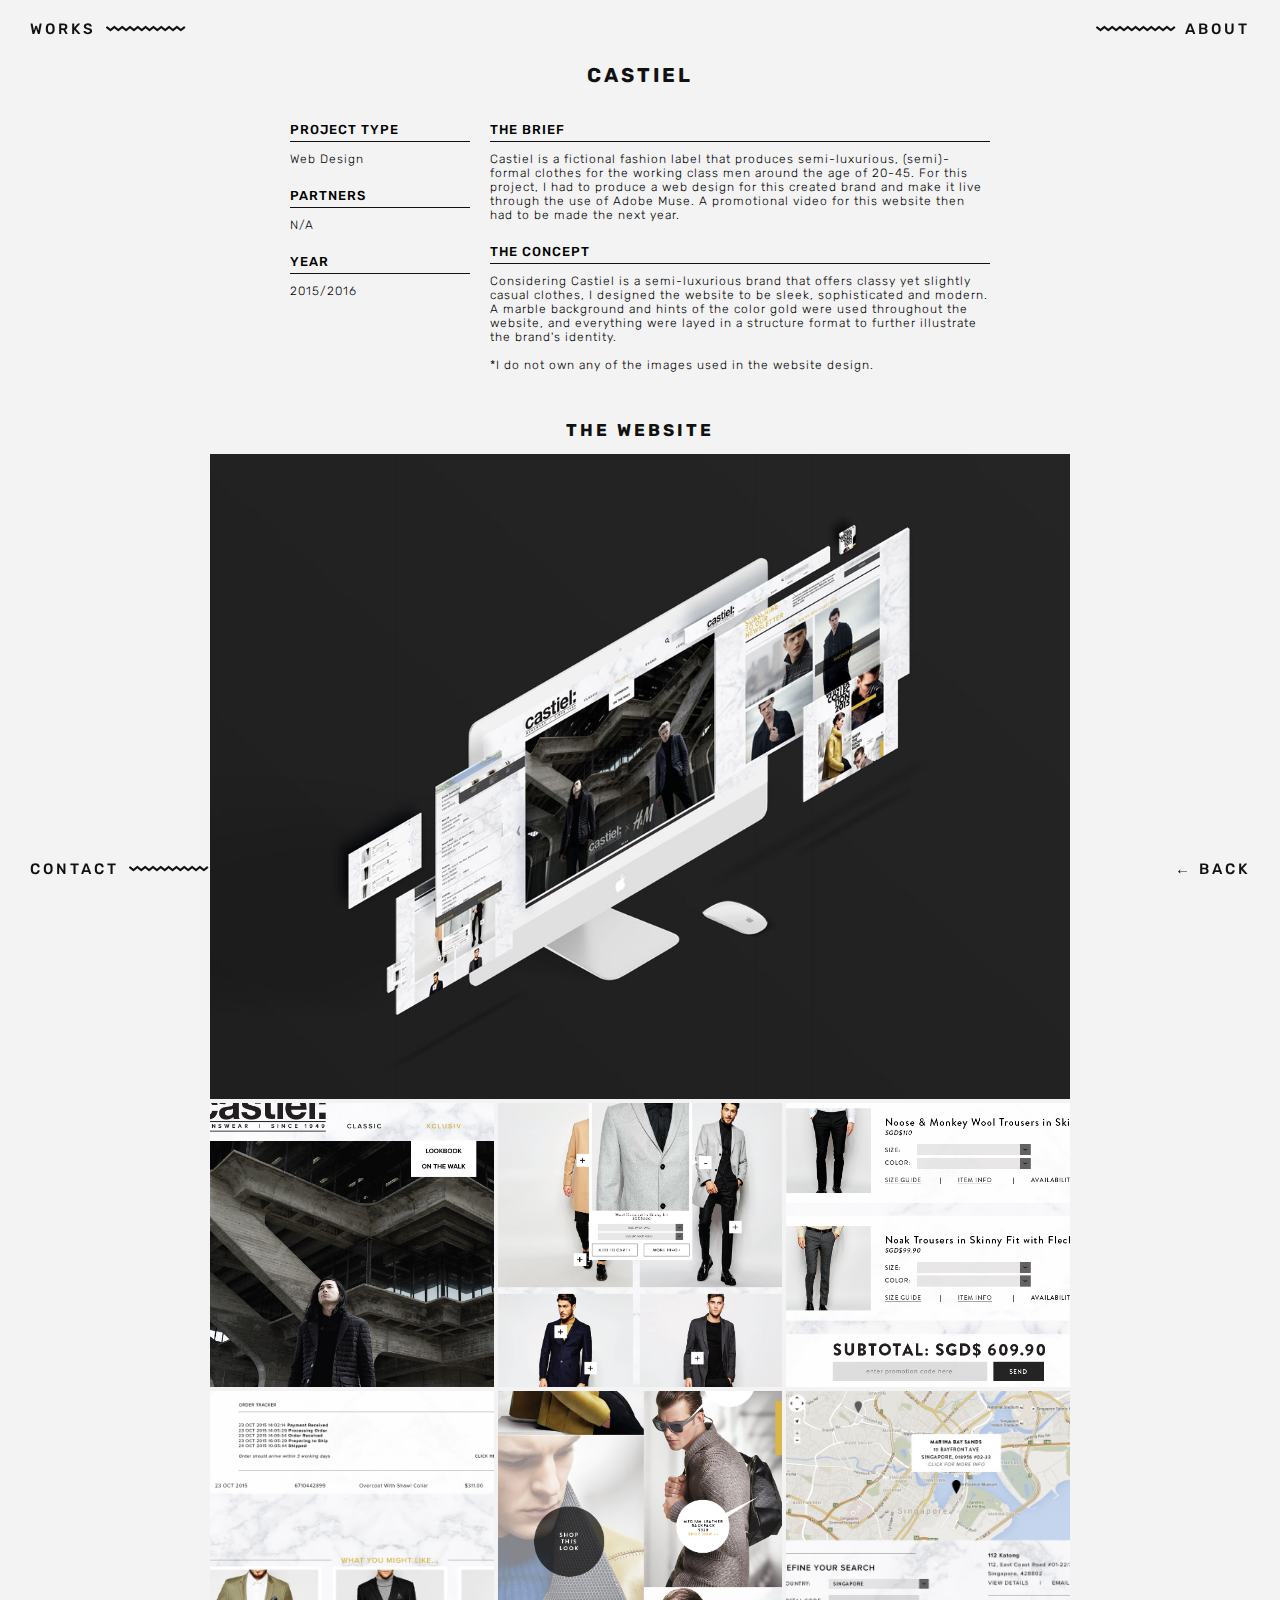
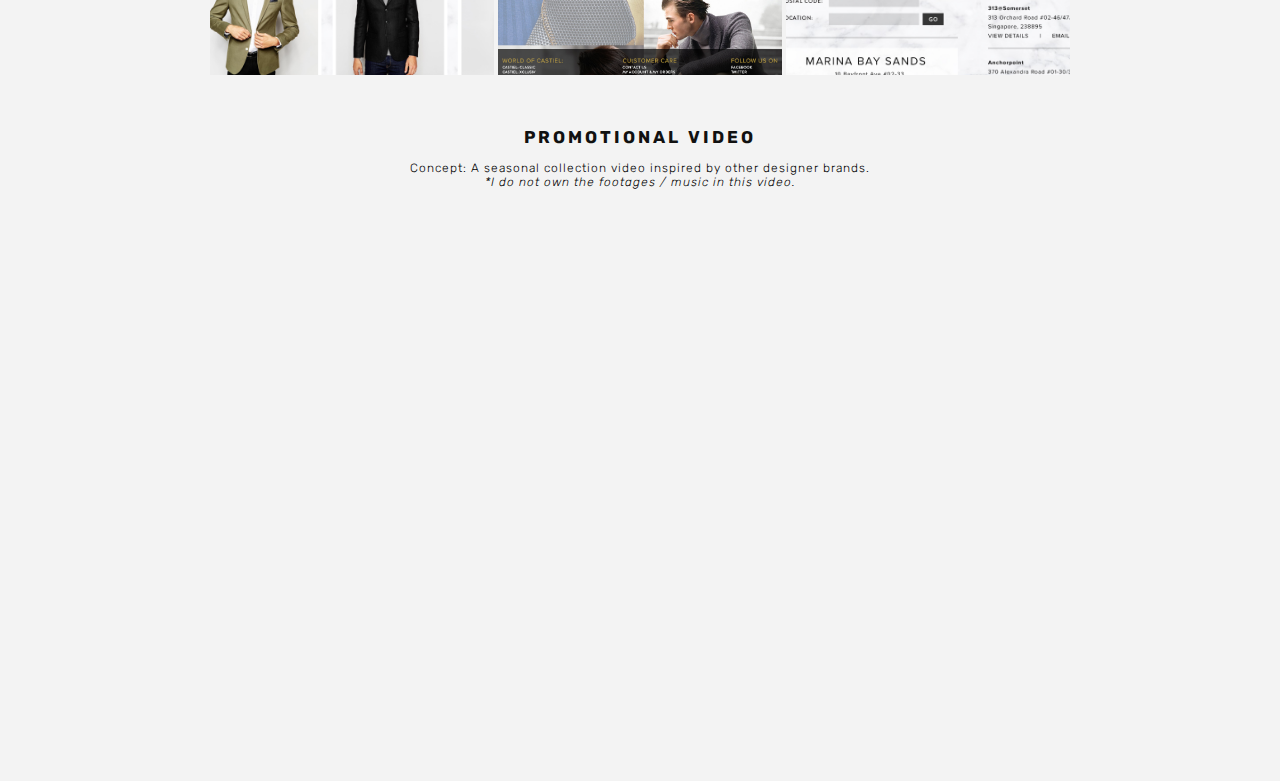
==== castiel.html @ 8118f8e3 "Castiel" ====
<!doctype html>
<html>
<head>
<meta charset="UTF-8">
<title>Works - Castiel</title>
	<link href="css/style.css" rel="stylesheet" type="text/css">
	<link href="https://fonts.googleapis.com/css?family=Roboto:300,300i,400,400i,700,700i|Rubik:300,400,400i,500,500i,700,700i,900,900i" rel="stylesheet">
	<link href="css/works.css" rel="stylesheet" type="text/css">
	<link href="css/featherlight.min.css" type="text/css" rel="stylesheet">
	<script type="text/javascript" src="http://ajax.googleapis.com/ajax/libs/jquery/1.7.1/jquery.min.js"></script>
</head>

<body style="background-color:#F3F3F3;">

	<div id="header">
		<span class="navleft"><a href="index.html#works">Works</a> <img src="images/zigzag3-black.png" style="padding-left:5px; padding-bottom:2px;"/></span>
		<span class="navright"><img src="images/zigzag3-black.png" style="padding-right:5px; padding-bottom:2px;"/> <a href="index.html#about">About</a></span>
	</div>
	<div id="footer">
		<span class="navleft"><a href="index.html#contact">Contact</a> <img src="images/zigzag3-black.png" style="padding-left:5px; padding-bottom:2px;"/></span>
		<span class="navright"><a href="index.html">← Back</a></span>
	</div>
	
	<div class="container">
		<h1>Castiel</h1>
		<div class="infocont">
			<div class="detailscont">
				<h5>Project Type</h5>
				Web Design
				<h5>Partners</h5>
				N/A
				<h5>Year</h5>
				2015/2016
			</div>
			<div class="briefcont">
				<h5>The Brief</h5>
				Castiel is a fictional fashion label that produces semi-luxurious, (semi)-formal clothes for the working class men around the age of 20-45. For this project, I had to produce a web design for this created brand and make it live through the use of Adobe Muse. A promotional video for this website then had to be made the next year.
				<h5>The Concept</h5>
				Considering Castiel is a semi-luxurious brand that offers classy yet slightly casual clothes, I designed the website to be sleek, sophisticated and modern. A marble background and hints of the color gold were used throughout the website, and everything were layed in a structure format to further illustrate the brand's identity.<br><br>
				*I do not own any of the images used in the website design.
			</div>
		</div><br><br>
		
		<h2>The Website</h2>
		<a href="#" data-featherlight="images/castiel/mockup.jpg">
			<img src="images/castiel/mockup.jpg" style="width:100%;"/>	
		</a>
		
		<a href="#" data-featherlight="images/castiel/home2.jpg">
			<img src="images/castiel/home2tn.jpg" style="width:33%;"/>
		</a>
		<a href="#" data-featherlight="images/castiel/browse.jpg">
			<img src="images/castiel/browsetn.jpg" style="width:33%;"/>
		</a>
		<a href="#" data-featherlight="images/castiel/cart.jpg">
			<img src="images/castiel/carttn.jpg" style="width:33%;"/>
		</a>
		<a href="#" data-featherlight="images/castiel/order.jpg">
			<img src="images/castiel/ordertn.jpg" style="width:33%;"/>
		</a>
		<a href="#" data-featherlight="images/castiel/lookbook.jpg">
			<img src="images/castiel/lookbooktn.jpg" style="width:33%;"/>
		</a>
		<a href="#" data-featherlight="images/castiel/storelocator.jpg">
			<img src="images/castiel/storelocatortn.jpg" style="width:33%;"/>
		</a><br><br><br>
		
		<h2>Promotional Video</h2>
		<div class="infocont" style="text-align:center;">Concept: A seasonal collection video inspired by other designer brands.<br>
		<i>*I do not own the footages / music in this video.</i></div><br><br>
		<iframe src="https://player.vimeo.com/video/192082117?title=0&byline=0&portrait=0" width="860" height="484" frameborder="0" webkitallowfullscreen mozallowfullscreen allowfullscreen></iframe>

	<script src="js/featherlight.min.js" type="text/javascript"></script>
</body>
</html>
---- css/style.css ----
@charset "UTF-8";
/* CSS Document */

* {
	box-sizing:border-box;
}

a {
	text-decoration:none;
}

body {
	background-color:#fff;
	max-height: 100%;
	font-family: 'Lato', sans-serif;
	font-size:14px;
	margin:0;
	font-weight:300;
}

.topcontainer {
	width:80%;
	margin-left:auto;
	margin-right:auto;
	text-align:center;
	padding-top:50px;
}

.topcontent {
	font-family:'Rubik', sans-serif;
	font-size:40px;
	text-align:center;
	width:70%;
	margin-left:auto;
	margin-right:auto;
	position:relative;
	top:-50px;
}

.topcontent mark {
	color:#fedc3d;
	background-color:white;
	text-align:center;
}

#header, #footer{
	background-color:none;
	position:fixed;
	height: 50px;
	display:block;
	width: 100%;
	z-index:9;
	color: #f2f2f2;
	padding: 20px 0 0 0;
}

#header{
	top:0px;
}
	
#footer{
	bottom:0px;
	margin-bottom:10px;
}

#header a, #footer a {
	font-family:'Rubik', sans-serif;
	font-size:15px;
	font-weight:500;
	text-decoration:none;
	text-transform:uppercase;
	letter-spacing:3px;
	color:#fff;
}

#header a:hover {
	text-decoration:line-through;
}

#footer a:hover {
	text-decoration:line-through;
}

.navright {
	float:right;
	padding-right:30px;
}

.navleft {
	padding-left:30px;
}

.symbolsize {
	font-size:20px;
}

.section {
	color:#fff;
}

.projcont {
	width:1100px;
	height:563px;
	text-align:center;
	margin:auto auto;
	padding-left:30px;
	padding-right:30px;
}

.projsubcont {
	width:491px;
	float:left;
	text-align:center;
	margin-left:auto;
	margin-right:auto;
}

.viewprojbtn {
	width:180px;
	border:2px solid #111;
	text-align:center;
	padding:15px 30px 15px 30px;
	overflow:auto;
	font-family:'Rubik', sans-serif;
	font-size:12px;
	font-weight:300;
	text-transform:uppercase;
	letter-spacing:2px;
	color:#111;
	text-decoration:line-through;
}

.viewprojbtn:hover {
	background-color:#111;
	color:white;
}

.projdesc {
	width:300px;
	font-family:'rubik', sans-serif;
	font-size:14px;
	font-weight:200;
	letter-spacing:1px;
	color:#111;
	background-color:white;
	padding:15px;
	text-align:left;
	margin:0 25px;
	position:relative;
	margin-top:-40px;
}

h6 {
	font-family:'Rubik', sans-serif;
	font-size:15px;
	font-weight:500;
	text-transform:uppercase;
	letter-spacing:3px;
	margin:0;
	margin-bottom:10px;
}

.vertalign {
	vertical-align:center;
}

.projcont img:hover {
  animation: shake 0.82s cubic-bezier(.36,.07,.19,.97) both;
  transform: translate3d(0, 0, 0);
  backface-visibility: hidden;
  perspective: 1000px;
}

.floatr {
	float:right;
}

.aboutcont {
	font-family:'Rubik', sans-serif;
	font-size:25px;
	font-weight:300;
	width:700px;
	margin-left:auto;
	margin-right:auto;
}

@keyframes shake {
  10%, 90% {
    transform: translate3d(-1px, 0, 0);
  }
  
  20%, 80% {
    transform: translate3d(2px, 0, 0);
  }

  30%, 50%, 70% {
    transform: translate3d(-4px, 0, 0);
  }

  40%, 60% {
    transform: translate3d(4px, 0, 0);
  }
}

@media only screen and (max-width: 768px) {
	.projcont img {
		width: 400px;
		height:auto;
	}
	
	.projsubcont {
		float:none;
		margin:0;
	}
	
	.floatr {
		float:none;
	}
}
---- css/works.css ----
@charset "UTF-8";
/* CSS Document */

*{
	box-sizing:border-box;
}

body {
	font-family:'Rubik', sans-serif;
}

#header, #footer{
	background-color:none;
	position:fixed;
	height: 50px;
	display:block;
	width: 100%;
	z-index:9;
	color: #111111;
	padding: 20px 0 0 0;
}

#header{
	top:0px;
}
	
#footer{
	bottom:0px;
	margin-bottom:10px;
}

#header a, #footer a {
	font-family:'Rubik', sans-serif;
	font-size:15px;
	font-weight:500;
	text-decoration:none;
	text-transform:uppercase;
	letter-spacing:3px;
	color:#111;
}

#header a:hover {
	text-decoration:line-through;
}

#footer a:hover {
	text-decoration:line-through;
}

.container {
	width:860px;
	margin-left:auto;
	margin-right:auto;
	padding-top:50px;
	padding-bottom:70px;
	text-align:center;
}

h1 {
	font-family:'Rubik', sans-serif;
	font-size:20px;
	text-transform:uppercase;
	color:#111;
	letter-spacing:3px;
	text-align:center;
}

h2 {
	font-family:'Rubik', sans-serif;
	font-size:17px;
	text-transform:uppercase;
	color:#111;
	letter-spacing:3px;
	text-align:center;
}

h5 {
	font-weight:500;
	font-size:13px;
	text-transform:uppercase;
	padding-bottom:4px;
	border-bottom:1px solid #111;
	margin-bottom:10px;
}

.infocont {
	width:700px;
	margin-left:auto;
	margin-right:auto;
	font-weight:300;
	font-size:12px;
	letter-spacing:1px;
	overflow:auto;
	text-align:left;
}

.container img {
	display:inline;
}

strong {
	font-weight:500;
}

.briefcont {
	width:500px;
	float:left;
}

.detailscont {
	width:180px;
	float:left;
	margin-right:20px;
}

.quote {
	border-left:2px solid #111;
	padding-left:20px;
}
---- css/featherlight.min.css ----
/**
 * Featherlight - ultra slim jQuery lightbox
 * Version 1.7.6 - http://noelboss.github.io/featherlight/
 *
 * Copyright 2017, Noël Raoul Bossart (http://www.noelboss.com)
 * MIT Licensed.
**/
@media all{.featherlight{display:none;position:fixed;top:0;right:0;bottom:0;left:0;z-index:2147483647;text-align:center;white-space:nowrap;cursor:pointer;background:#333;background:rgba(0,0,0,0)}.featherlight:last-of-type{background:rgba(0,0,0,.8)}.featherlight:before{content:'';display:inline-block;height:100%;vertical-align:middle}.featherlight .featherlight-content{position:relative;text-align:left;vertical-align:middle;display:inline-block;overflow:auto;padding:5px 5px 0;border-bottom:5px solid transparent;margin-left:5%;margin-right:5%;max-height:100%;background:#fff;cursor:auto;white-space:normal}.featherlight .featherlight-inner{display:block}.featherlight link.featherlight-inner,.featherlight script.featherlight-inner,.featherlight style.featherlight-inner{display:none}.featherlight .featherlight-close-icon{position:absolute;z-index:9999;top:0;right:0;line-height:25px;width:25px;cursor:pointer;text-align:center;font-family:Arial,sans-serif;background:#fff;background:rgba(255,255,255,1);color:#000;border:0;padding:0}.featherlight .featherlight-close-icon::-moz-focus-inner{border:0;padding:0}.featherlight .featherlight-image{width:100%}.featherlight-iframe .featherlight-content{border-bottom:0;padding:0;-webkit-overflow-scrolling:touch;overflow-y:scroll}.featherlight iframe{border:0}.featherlight *{-webkit-box-sizing:border-box;-moz-box-sizing:border-box;box-sizing:border-box}}@media only screen and (max-width:1024px){.featherlight .featherlight-content{margin-left:0;margin-right:0;max-height:98%;padding:10px 10px 0;border-bottom:10px solid transparent}}
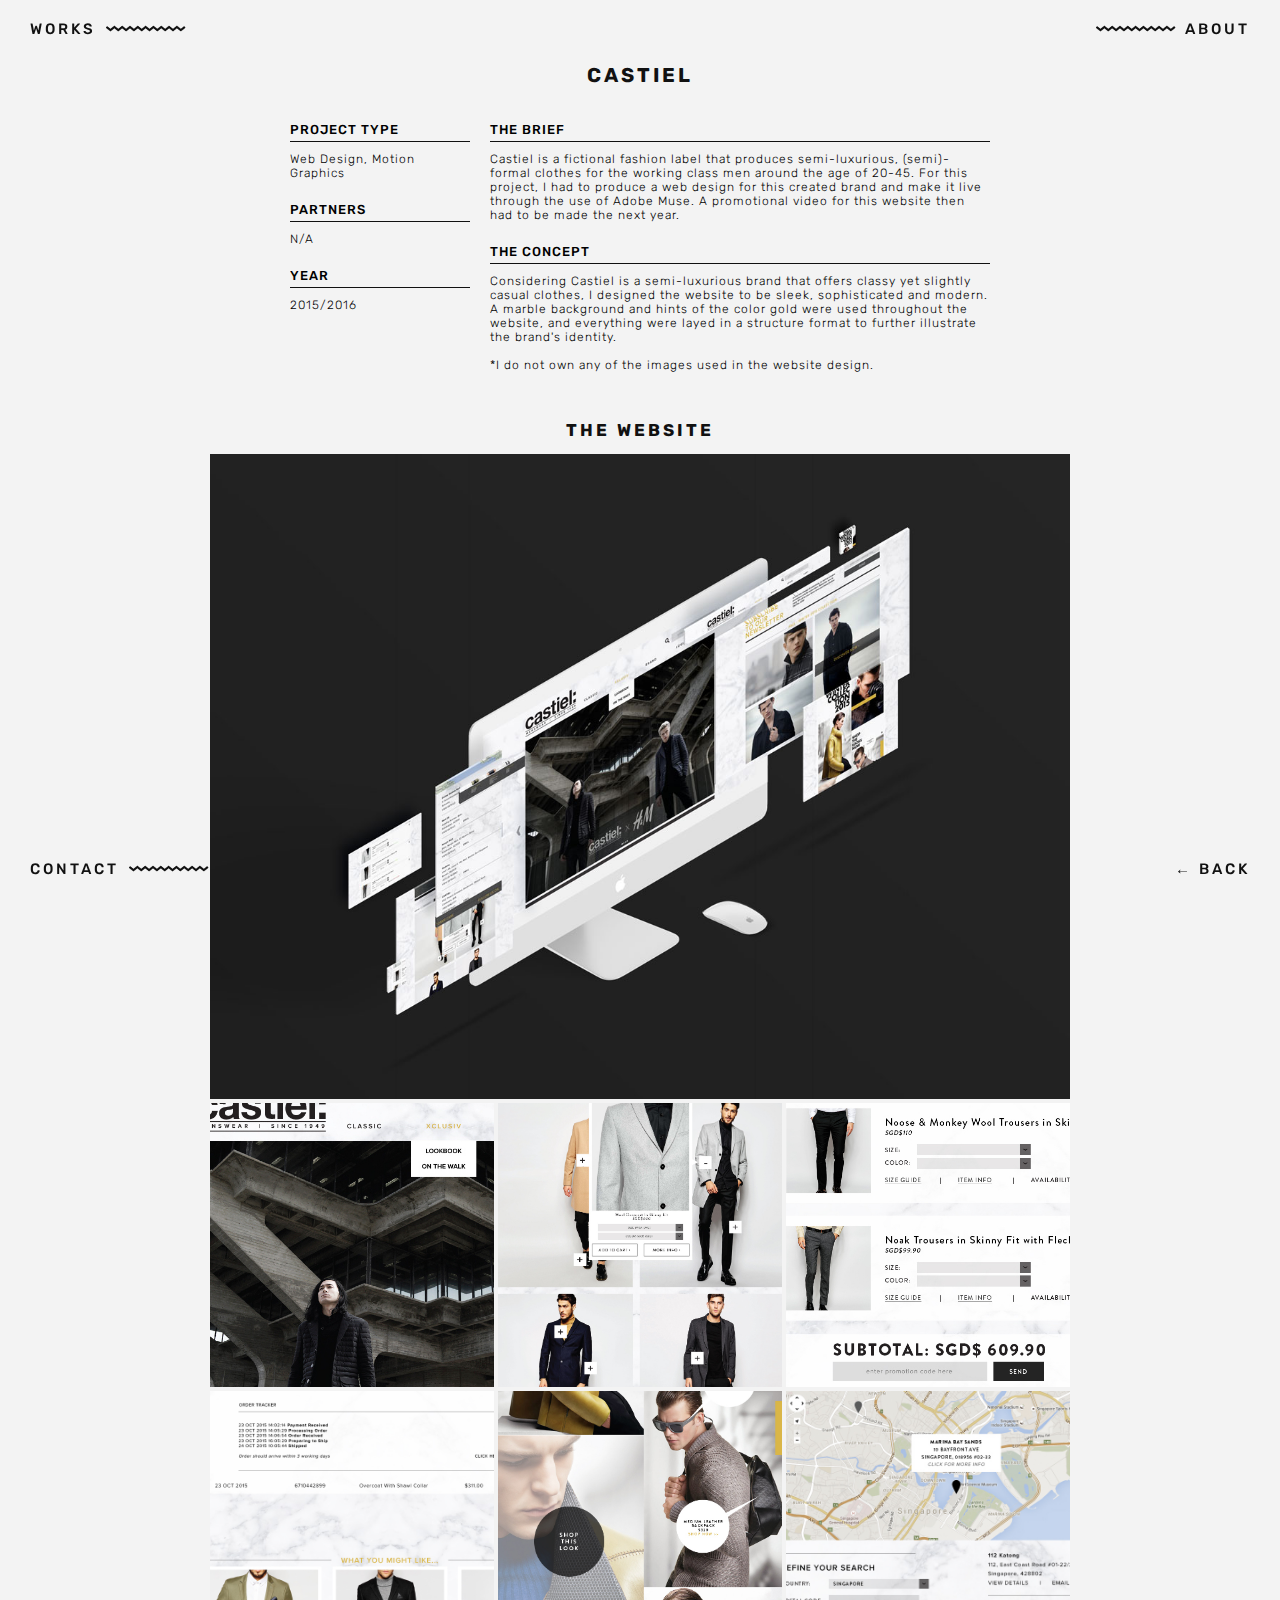
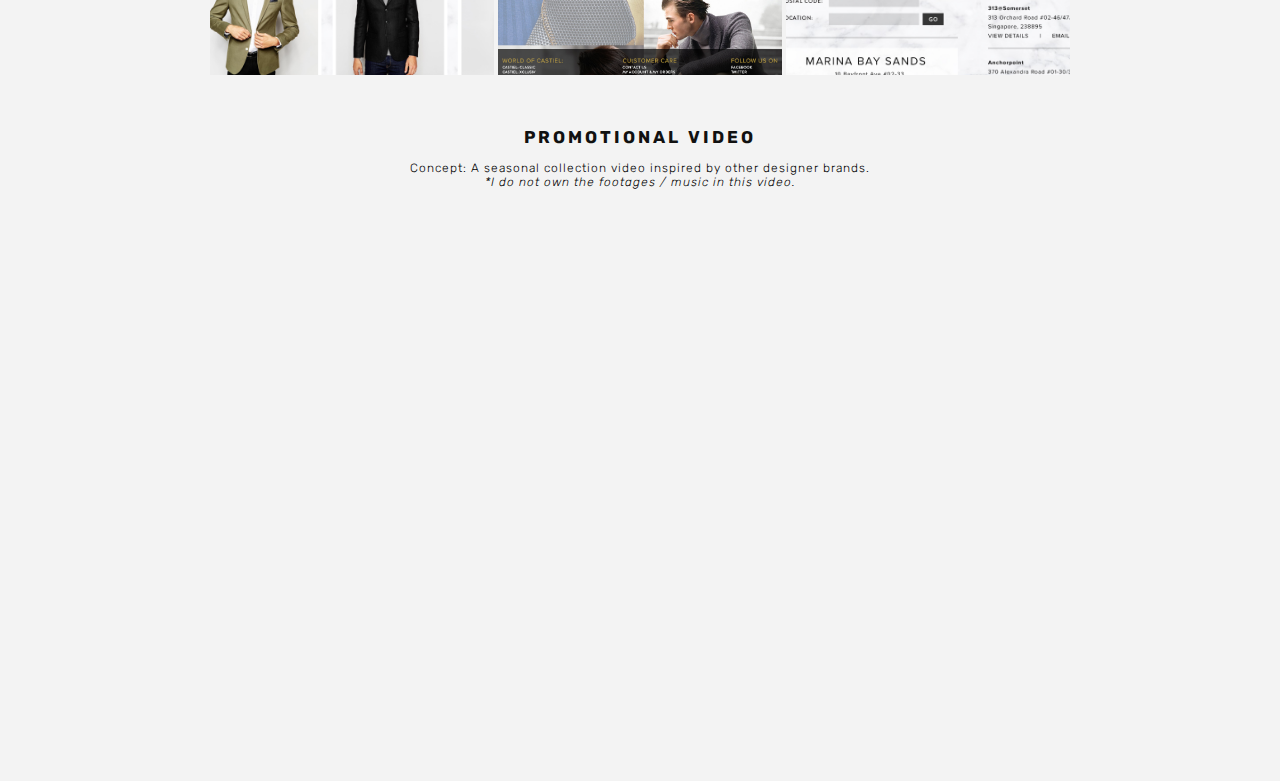
==== commit 558d5106: "Update" ====
--- a/castiel.html
+++ b/castiel.html
@@ -26,7 +26,7 @@
 		<div class="infocont">
 			<div class="detailscont">
 				<h5>Project Type</h5>
-				Web Design
+				Web Design, Motion Graphics
 				<h5>Partners</h5>
 				N/A
 				<h5>Year</h5>
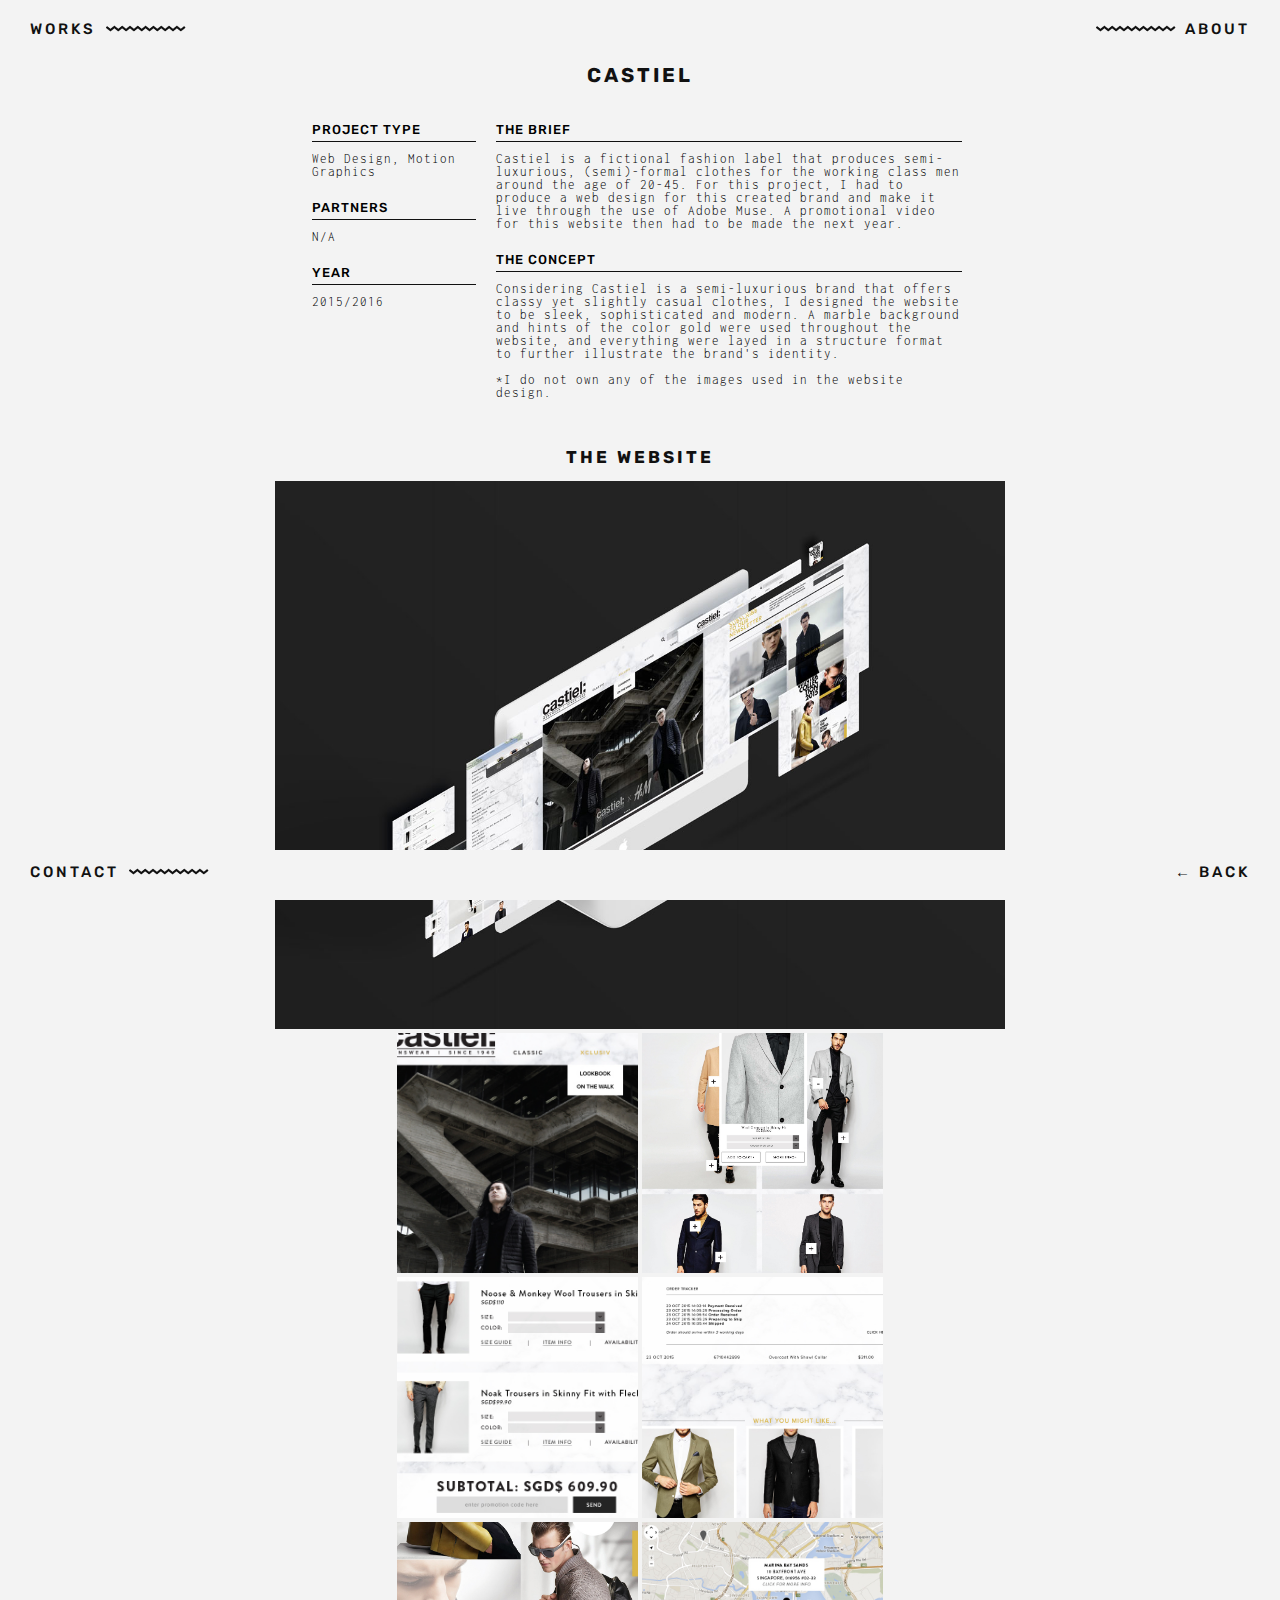
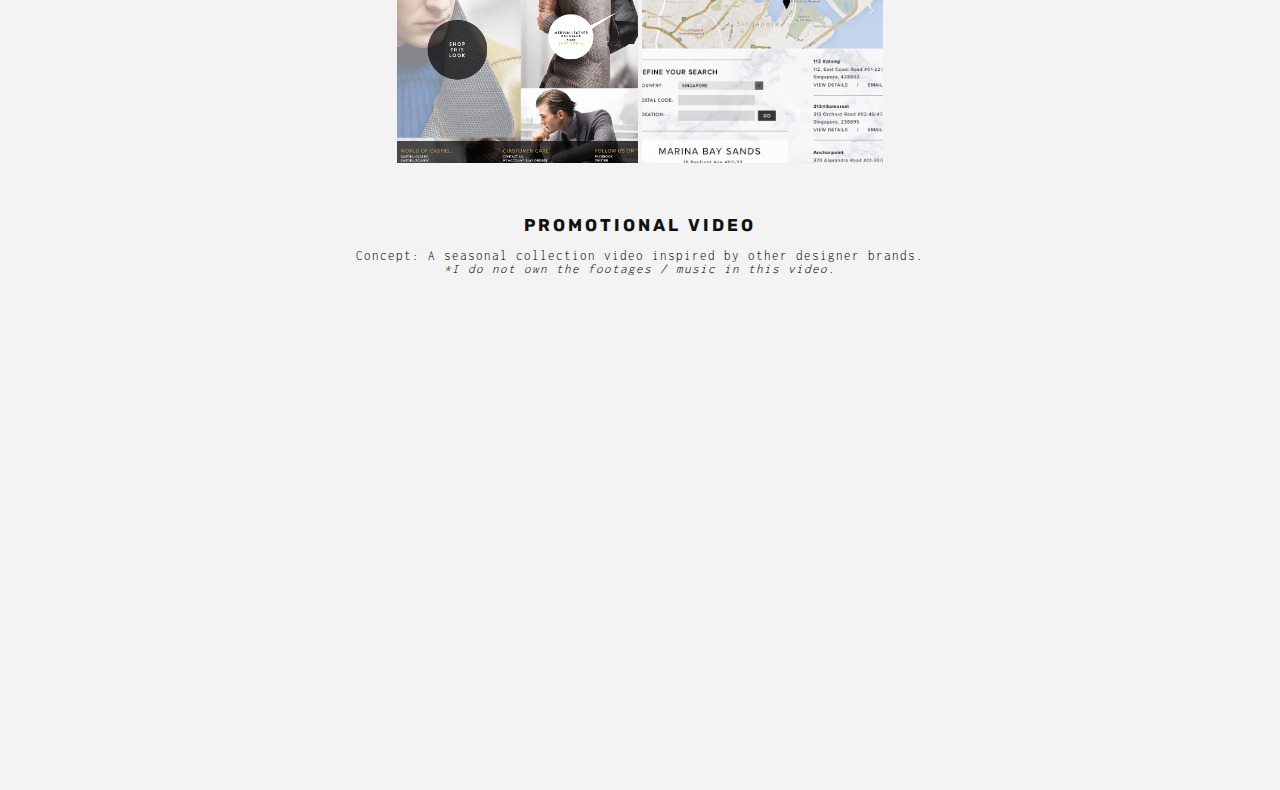
==== commit b98090aa: "major changes" ====
--- a/castiel.html
+++ b/castiel.html
@@ -2,12 +2,13 @@
 <html>
 <head>
 <meta charset="UTF-8">
+<meta name="viewport" content="width=device-width, initial-scale=1.0">
 <title>Works - Castiel</title>
 	<link href="css/style.css" rel="stylesheet" type="text/css">
-	<link href="https://fonts.googleapis.com/css?family=Roboto:300,300i,400,400i,700,700i|Rubik:300,400,400i,500,500i,700,700i,900,900i" rel="stylesheet">
+	<link href="https://fonts.googleapis.com/css?family=Inconsolata:400,700|Rubik+Mono+One|Rubik:300,300i,400,400i,500,500i,700,700i,900,900i" rel="stylesheet">
 	<link href="css/works.css" rel="stylesheet" type="text/css">
 	<link href="css/featherlight.min.css" type="text/css" rel="stylesheet">
-	<script type="text/javascript" src="http://ajax.googleapis.com/ajax/libs/jquery/1.7.1/jquery.min.js"></script>
+    <script type="text/javascript" src="http://ajax.googleapis.com/ajax/libs/jquery/1.7.1/jquery.min.js"></script>
 </head>
 
 <body style="background-color:#F3F3F3;">
@@ -68,7 +69,7 @@
 		<h2>Promotional Video</h2>
 		<div class="infocont" style="text-align:center;">Concept: A seasonal collection video inspired by other designer brands.<br>
 		<i>*I do not own the footages / music in this video.</i></div><br><br>
-		<iframe src="https://player.vimeo.com/video/192082117?title=0&byline=0&portrait=0" width="860" height="484" frameborder="0" webkitallowfullscreen mozallowfullscreen allowfullscreen></iframe>
+		<div class="video-container"><iframe src="https://player.vimeo.com/video/192082117?title=0&byline=0&portrait=0" width="860" height="484" frameborder="0" webkitallowfullscreen mozallowfullscreen allowfullscreen></iframe></div>
 
 	<script src="js/featherlight.min.js" type="text/javascript"></script>
 </body>
--- a/css/style.css
+++ b/css/style.css
@@ -27,10 +27,10 @@
 }
 
 .topcontent {
-	font-family:'Rubik', sans-serif;
+	font-family:'Rubik Mono One', sans-serif;
 	font-size:40px;
 	text-align:center;
-	width:70%;
+	width:80%;
 	margin-left:auto;
 	margin-right:auto;
 	position:relative;
@@ -39,8 +39,9 @@
 
 .topcontent mark {
 	color:#fedc3d;
+	text-align:center;
+	
 	background-color:white;
-	text-align:center;
 }
 
 #header, #footer{
@@ -98,28 +99,76 @@
 	color:#fff;
 }
 
-.projcont {
-	width:1100px;
-	height:563px;
-	text-align:center;
-	margin:auto auto;
-	padding-left:30px;
-	padding-right:30px;
-}
-
-.projsubcont {
-	width:491px;
+.projcol {
+	display:table;
+	width:50%;
+	height:100%;
 	float:left;
-	text-align:center;
-	margin-left:auto;
-	margin-right:auto;
+	padding:50px;
+}
+
+.projcol span {
+	display:table-cell;
+	vertical-align:middle;
+}
+
+.projcol img {
+	max-width:100%;
+	opacity:0.8;
+	-webkit-transition:0.2s;
+	-moz-transition:0.2s;
+	-oz-transition:0.2s;
+	transition:0.2s;
+}
+
+.projcol img:hover {
+	opacity:1;
+	-webkit-transition:0.2s;
+	-moz-transition:0.2s;
+	-oz-transition:0.2s;
+	transition:0.2s;
+}
+
+.projcol table {
+	max-width:55%;
+	padding:0;
+	border-collapse:separate;
+	border:none;
+}
+
+.projcol td {
+	text-align:left;
+}
+
+.projcolleft {
+	text-align:left;
+}
+
+.projcolright {
+	text-align:left;
+}
+
+.projtitle {
+	font-family:'Rubik', sans-serif;
+	font-size:15px;
+	letter-spacing:3px;
+	color:#fff;
+	text-transform:uppercase;
+	font-weight:500;
+	opacity:0.9;
+}
+
+.projdesc {
+	padding:10px;
+	background-color:rgba(255,255,255,0.8);
+	color:#111;
+	font-family:'Inconsolata', monospace;
 }
 
 .viewprojbtn {
-	width:180px;
-	border:2px solid #111;
-	text-align:center;
-	padding:15px 30px 15px 30px;
+	border:1px solid #111;
+	text-align:center;
+	padding:10px 10px 10px 10px;
 	overflow:auto;
 	font-family:'Rubik', sans-serif;
 	font-size:12px;
@@ -135,21 +184,6 @@
 	color:white;
 }
 
-.projdesc {
-	width:300px;
-	font-family:'rubik', sans-serif;
-	font-size:14px;
-	font-weight:200;
-	letter-spacing:1px;
-	color:#111;
-	background-color:white;
-	padding:15px;
-	text-align:left;
-	margin:0 25px;
-	position:relative;
-	margin-top:-40px;
-}
-
 h6 {
 	font-family:'Rubik', sans-serif;
 	font-size:15px;
@@ -176,12 +210,73 @@
 }
 
 .aboutcont {
-	font-family:'Rubik', sans-serif;
-	font-size:25px;
-	font-weight:300;
-	width:700px;
+	font-family:'Inconsolata', monospace;
+	font-size:15px;
+	font-weight:100;
+	width:50%;
 	margin-left:auto;
 	margin-right:auto;
+	color:#94B2B9;
+	background-color:rgba(255,255,255,0.7);
+	padding:15px;
+}
+
+.aboutpic {
+	background-image:url("../images/self.jpg");
+	background-repeat:no-repeat;
+	background-size:cover;
+	width:50%;
+	height:50%;
+	margin-left:auto;
+	margin-right:auto;
+	font-family:'Rubik Mono One', sans-serif;
+	font-size:50px;
+	letter-spacing:1px;
+	padding:10px;
+	padding-left:18px;
+	color:rgba(148,178,185,1.00);
+	opacity:0.7;
+}
+
+.contactcont {
+	width:100%;
+	text-align:center;
+	font-family:"Inconsolata", monospace;
+	font-size:15px;
+	letter-spacing:1px;
+	line-height:20px;
+}
+
+.aboutcont a, .contactcont a {
+	color:#94B2B9;
+}
+
+.aboutcont a:hover, .contactcont a:hover {
+	border-bottom:1px solid #94B2B9;
+}
+
+.aboutcont a:visited, .contactcont a:visited {
+	color:#94B2B9;
+}
+
+strong {
+	font-weight:500;
+}
+
+td p {
+	font-family:'Inconsolata', monospace;
+	font-size:14px;
+	font-weight:300;
+	color:#111;
+	margin:0;
+}
+
+table.alignr {
+	float:right;
+}
+
+table.alignl {
+	float:left;
 }
 
 @keyframes shake {
@@ -203,17 +298,82 @@
 }
 
 @media only screen and (max-width: 768px) {
-	.projcont img {
-		width: 400px;
-		height:auto;
-	}
-	
-	.projsubcont {
+	.aboutcont, .aboutpic {
+		width:90%;
+	}
+	
+	.topcontent {
+		font-size:30px;
+		text-align:center;
+	}
+	
+	.topcontent mark {
+		background-color:transparent;
+		color:#fff;
+		text-align:center;
+	}
+}
+
+@media only screen and (max-width: 375px) {
+	td p {
+	}
+	
+	.projcol {
 		float:none;
-		margin:0;
-	}
-	
-	.floatr {
+		height:50%;
+		width:100%;
+		padding:0;
+	}
+	
+	.projcol table {
+	width:100%;
+	}
+	
+	#header img, #footer img {
+		display:none;
+	}
+	
+	.mobilehide {
+		display:none;
+	}
+	
+	table {
+		align-items: center;
+	}
+	
+	table.alignr, table.alignl {
 		float:none;
-	}
+		margin-left:auto;
+		margin-right:auto;
+	}
+	
+	.aboutcont, .aboutpic {
+		width:90%;
+	}
+	
+	.aboutpic {
+		height:20%;
+	}
+	
+	.topcontent {
+		font-size:20px;
+		text-align:left;
+	}
+	
+	.topcontent mark {
+		background-color:transparent;
+		color:#fff;
+		text-align:left;
+	}
+	
+	.topwork {
+		position:relative;
+		top:20px;
+	}
+	
+	.bottomwork {
+		position:relative;
+		bottom:20px;
+	}
+	
 }--- a/css/works.css
+++ b/css/works.css
@@ -10,7 +10,7 @@
 }
 
 #header, #footer{
-	background-color:none;
+	background-color:#F3F3F3;
 	position:fixed;
 	height: 50px;
 	display:block;
@@ -26,7 +26,9 @@
 	
 #footer{
 	bottom:0px;
-	margin-bottom:10px;
+	padding:0;
+	padding-top:13px;
+	margin:0
 }
 
 #header a, #footer a {
@@ -48,7 +50,7 @@
 }
 
 .container {
-	width:860px;
+	width:57%;
 	margin-left:auto;
 	margin-right:auto;
 	padding-top:50px;
@@ -75,6 +77,7 @@
 }
 
 h5 {
+	font-family:'Rubik', sans-serif;
 	font-weight:500;
 	font-size:13px;
 	text-transform:uppercase;
@@ -84,11 +87,12 @@
 }
 
 .infocont {
-	width:700px;
+	font-family:'Inconsolata', monospace;
+	width:90%;
 	margin-left:auto;
 	margin-right:auto;
 	font-weight:300;
-	font-size:12px;
+	font-size:13px;
 	letter-spacing:1px;
 	overflow:auto;
 	text-align:left;
@@ -103,12 +107,14 @@
 }
 
 .briefcont {
-	width:500px;
+	font-family:'Inconsolata', monospace;
+	width:71%;
 	float:left;
 }
 
 .detailscont {
-	width:180px;
+	font-family:'Inconsolata', monospace;
+	width:25%;
 	float:left;
 	margin-right:20px;
 }
@@ -116,4 +122,53 @@
 .quote {
 	border-left:2px solid #111;
 	padding-left:20px;
-}+}
+
+.video-container {
+    position: relative;
+    padding-bottom: 56.25%;
+    height: 0; 
+    overflow: hidden;
+}
+.video-container iframe,
+.video-container object,
+.video-container embed {
+    position: absolute;
+    top: 0;
+    left: 0;
+    width: 100%;
+    height: 100%;
+}
+
+.kwtsbg {
+	background-image:url("../images/kwts/kwtsbg.jpg");
+	width:100%;
+	height:100%;
+	opacity:0.1;
+	background-size:cover;
+	background-position:center center;
+	background-repeat:no-repeat;
+}
+
+@media only screen and (max-width: 375px) {
+	.container {
+		width:90%;
+	}
+	
+	.infocont {
+	}
+	
+	.briefcont {
+		float:none;
+		width:100%;
+	}
+	
+	.detailscont {
+		float:none;
+		width:100%;
+	}
+	
+	.container img {
+		width:100%!important;
+	}
+}
